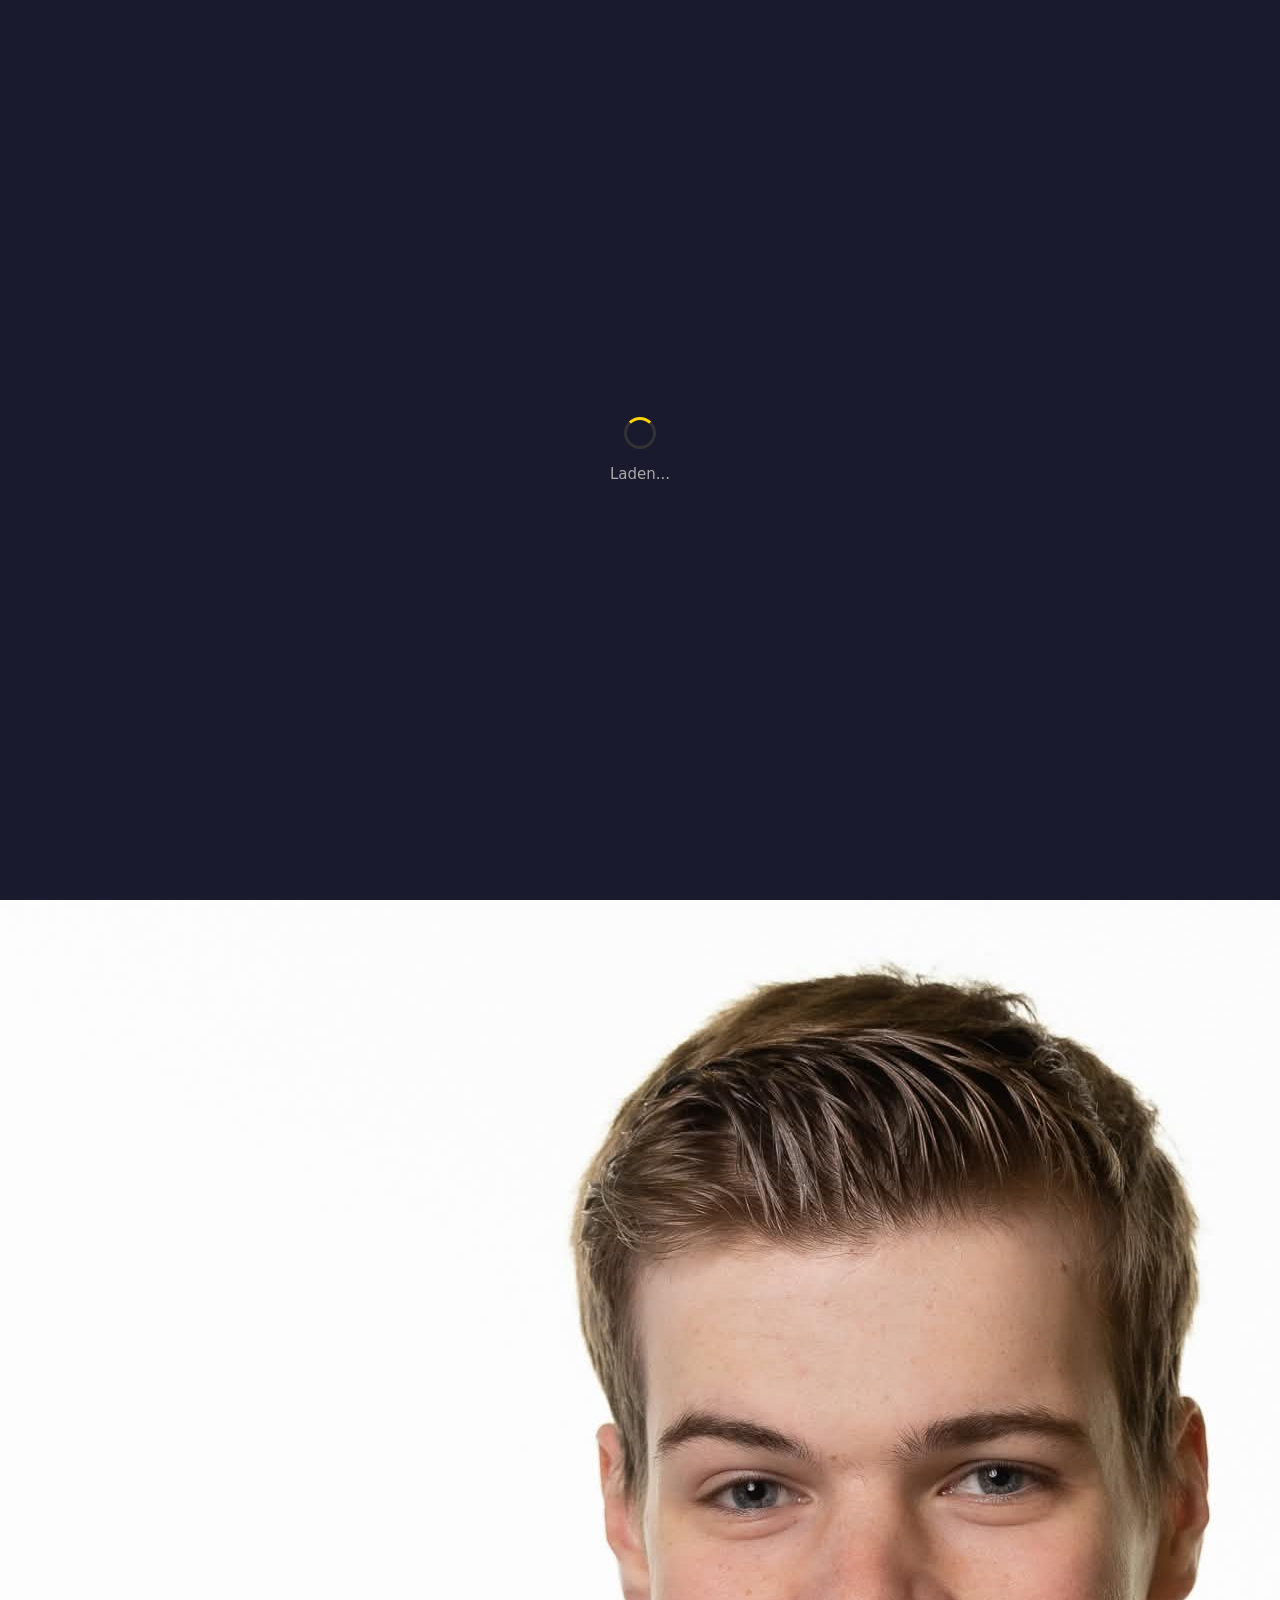
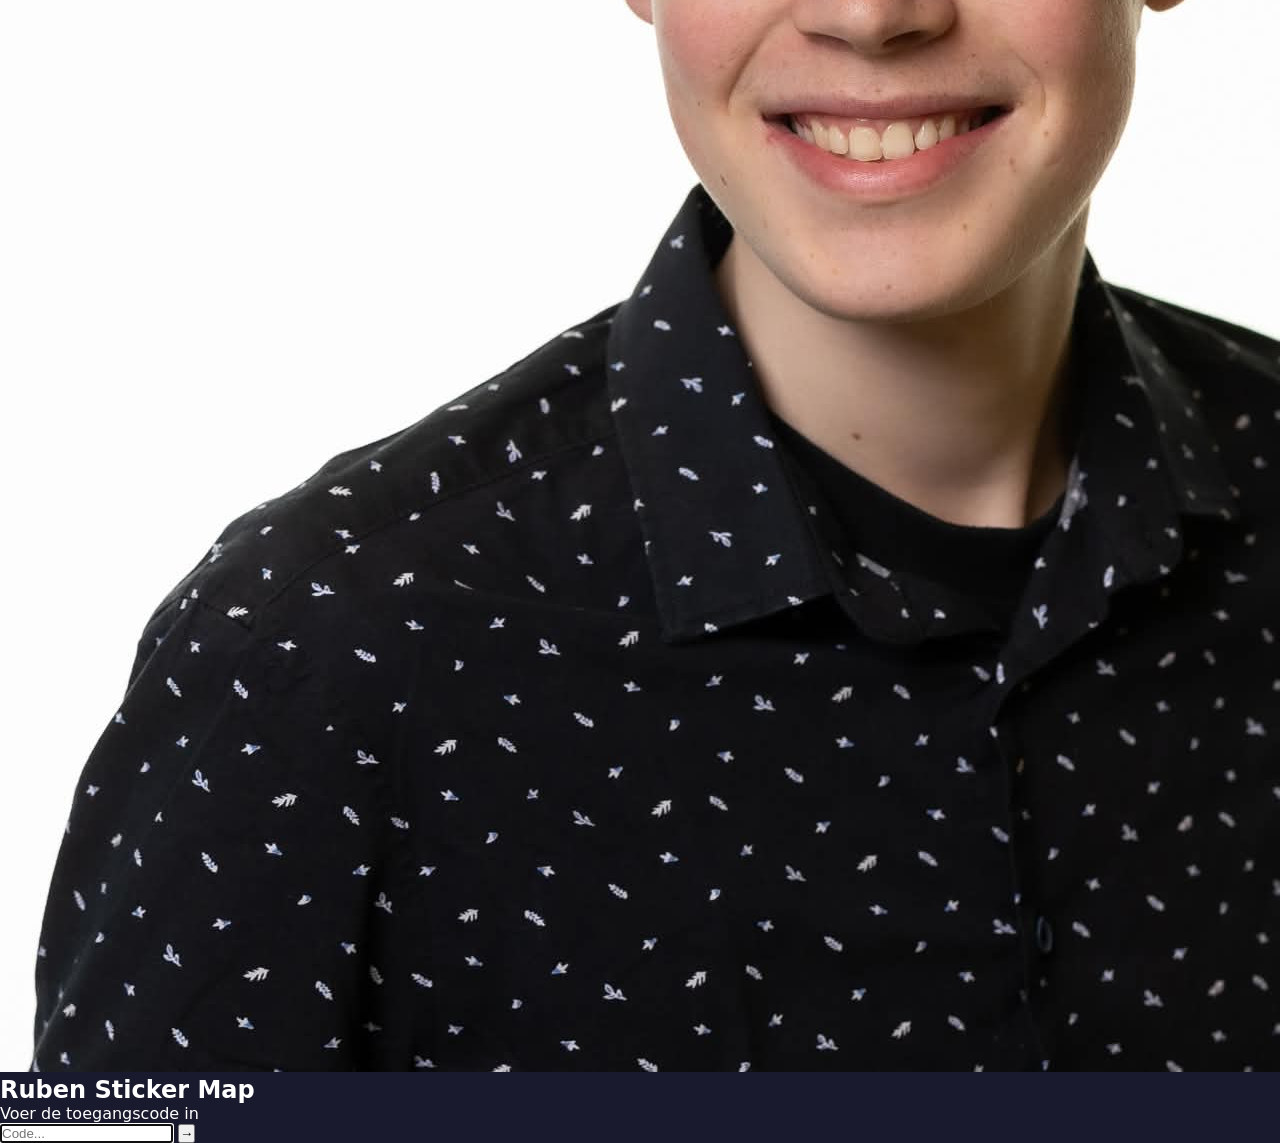
==== log.html @ 383bb960 "Create log.html" ====
<!DOCTYPE html>
<html lang="nl">
<head>
<meta charset="UTF-8">
<meta name="viewport" content="width=device-width, initial-scale=1.0">
<meta name="theme-color" content="#1a1a2e">
<title>Ruben Sticker Log</title>
<link rel="icon" type="image/jpeg" href="image/rub.jpg">
<style>
  * { box-sizing: border-box; margin: 0; padding: 0; }
  body { background: #1a1a2e; color: #fff; font-family: 'DM Sans', system-ui, sans-serif; min-height: 100vh; }
  #loading { display: flex; flex-direction: column; align-items: center; justify-content: center; min-height: 100vh; gap: 16px; color: #aaa; font-size: 15px; }
  .spinner { width: 32px; height: 32px; border: 3px solid #333; border-top-color: #FFD600; border-radius: 50%; animation: spin 0.8s linear infinite; }
  @keyframes spin { to { transform: rotate(360deg); } }

  header { display: flex; align-items: center; gap: 12px; padding: 20px 20px 0; }
  header img { width: 36px; height: 36px; border-radius: 50%; object-fit: cover; border: 2px solid #FFD600; }
  header h1 { font-size: 18px; font-weight: 700; color: #FFD600; }
  header span { font-size: 13px; color: #888; margin-left: auto; }

  #content { padding: 20px; max-width: 680px; margin: 0 auto; }

  .section-label { font-size: 11px; font-weight: 700; letter-spacing: 0.08em; color: #FFD600; text-transform: uppercase; margin: 0 0 12px; }

  /* Top pin */
  #top-pin { background: #252545; border-radius: 16px; overflow: hidden; margin-bottom: 32px; border: 1.5px solid #FFD600; }
  #top-pin .top-img { width: 100%; aspect-ratio: 4/3; object-fit: cover; display: block; background: #1a1a2e; }
  #top-pin .top-body { padding: 16px; }
  #top-pin .top-name { font-size: 20px; font-weight: 700; color: #FFD600; margin-bottom: 4px; }
  #top-pin .top-date { font-size: 12px; color: #888; margin-bottom: 8px; }
  #top-pin .top-comment { font-size: 14px; color: #ccc; font-style: italic; }
  #top-pin .top-coords { font-size: 11px; color: #666; margin-top: 8px; }

  /* List */
  #pin-list { display: flex; flex-direction: column; gap: 12px; }
  .pin-item { display: flex; gap: 14px; background: #252545; border-radius: 12px; overflow: hidden; align-items: stretch; }
  .pin-item img { width: 90px; min-height: 90px; object-fit: cover; display: block; flex-shrink: 0; background: #1a1a2e; }
  .pin-item .item-body { padding: 12px; display: flex; flex-direction: column; justify-content: center; gap: 3px; flex: 1; min-width: 0; }
  .pin-item .item-name { font-size: 15px; font-weight: 600; color: #FFD600; white-space: nowrap; overflow: hidden; text-overflow: ellipsis; }
  .pin-item .item-date { font-size: 12px; color: #888; }
  .pin-item .item-comment { font-size: 13px; color: #bbb; font-style: italic; white-space: nowrap; overflow: hidden; text-overflow: ellipsis; }
  .pin-item .item-coords { font-size: 11px; color: #555; margin-top: 4px; }

  #empty { text-align: center; color: #666; padding: 60px 0; font-size: 15px; }
</style>
</head>
<body>

<div id="loading">
  <div class="spinner"></div>
  <span>Laden...</span>
</div>

<div id="main" style="display:none">
  <header>
    <img src="image/rub.jpg" alt="Ruben">
    <h1>Sticker Log</h1>
    <span id="total-count"></span>
  </header>
  <div id="content">
    <div class="section-label">Laatste sticker</div>
    <div id="top-pin"></div>
    <div class="section-label">Alle stickers</div>
    <div id="pin-list"></div>
    <div id="empty" style="display:none">Nog geen stickers geplaatst.</div>
  </div>
</div>

<script src="js/gate.js"></script>
<script>
const RUBEN = 'image/rub.jpg';
const FIREBASE_VERSION = '10.11.1';

const formatDate = value => {
  const d = new Date(value);
  return d.toLocaleDateString('nl-NL', { weekday: 'short', year: 'numeric', month: 'short', day: 'numeric' })
    + ' · ' + d.toLocaleTimeString('nl-NL', { hour: '2-digit', minute: '2-digit' });
};

function loadScript(src) {
  return new Promise((res, rej) => {
    const s = document.createElement('script');
    s.src = src; s.onload = res; s.onerror = rej;
    document.head.appendChild(s);
  });
}

async function init() {
  if (window.firebaseConfigReady) await window.firebaseConfigReady;
  if (typeof firebaseConfig === 'undefined' || !firebaseConfig.apiKey) {
    document.querySelector('#loading span').textContent = 'Geen toegang.';
    return;
  }

  const base = `https://www.gstatic.com/firebasejs/${FIREBASE_VERSION}`;
  await loadScript(`${base}/firebase-app-compat.js`);
  await loadScript(`${base}/firebase-auth-compat.js`);
  await loadScript(`${base}/firebase-firestore-compat.js`);

  if (!firebase.apps.length) firebase.initializeApp(firebaseConfig);
  await firebase.auth().signInAnonymously();
  const db = firebase.firestore();

  db.collection('pins').onSnapshot(snap => {
    const pins = [];
    snap.forEach(d => pins.push(d.data()));
    pins.sort((a, b) => new Date(b.date) - new Date(a.date));
    render(pins);
  });
}

function render(pins) {
  document.getElementById('loading').style.display = 'none';
  document.getElementById('main').style.display = 'block';
  document.getElementById('total-count').textContent = pins.length + ' stickers';

  const topEl = document.getElementById('top-pin');
  const listEl = document.getElementById('pin-list');
  const emptyEl = document.getElementById('empty');
  topEl.innerHTML = '';
  listEl.innerHTML = '';

  if (!pins.length) { emptyEl.style.display = 'block'; return; }
  emptyEl.style.display = 'none';

  // Top pin
  const top = pins[0];
  const topPhoto = top.photoUrl || RUBEN;
  topEl.innerHTML = `
    <img class="top-img" src="${topPhoto}" onerror="this.src='${RUBEN}'" alt="">
    <div class="top-body">
      <div class="top-name">${top.name || 'Onbekend'}</div>
      <div class="top-date">📅 ${formatDate(top.date)}</div>
      ${top.comment ? `<div class="top-comment">"${top.comment}"</div>` : ''}
      <div class="top-coords">📍 ${Number(top.lat).toFixed(5)}, ${Number(top.lng).toFixed(5)}</div>
    </div>
  `;

  // List (skip first)
  pins.slice(1).forEach(pin => {
    const photo = pin.photoUrl || RUBEN;
    const item = document.createElement('div');
    item.className = 'pin-item';
    item.innerHTML = `
      <img src="${photo}" onerror="this.src='${RUBEN}'" alt="">
      <div class="item-body">
        <div class="item-name">${pin.name || 'Onbekend'}</div>
        <div class="item-date">📅 ${formatDate(pin.date)}</div>
        ${pin.comment ? `<div class="item-comment">"${pin.comment}"</div>` : ''}
        <div class="item-coords">📍 ${Number(pin.lat).toFixed(5)}, ${Number(pin.lng).toFixed(5)}</div>
      </div>
    `;
    listEl.appendChild(item);
  });
}

init();
</script>
</body>
</html>
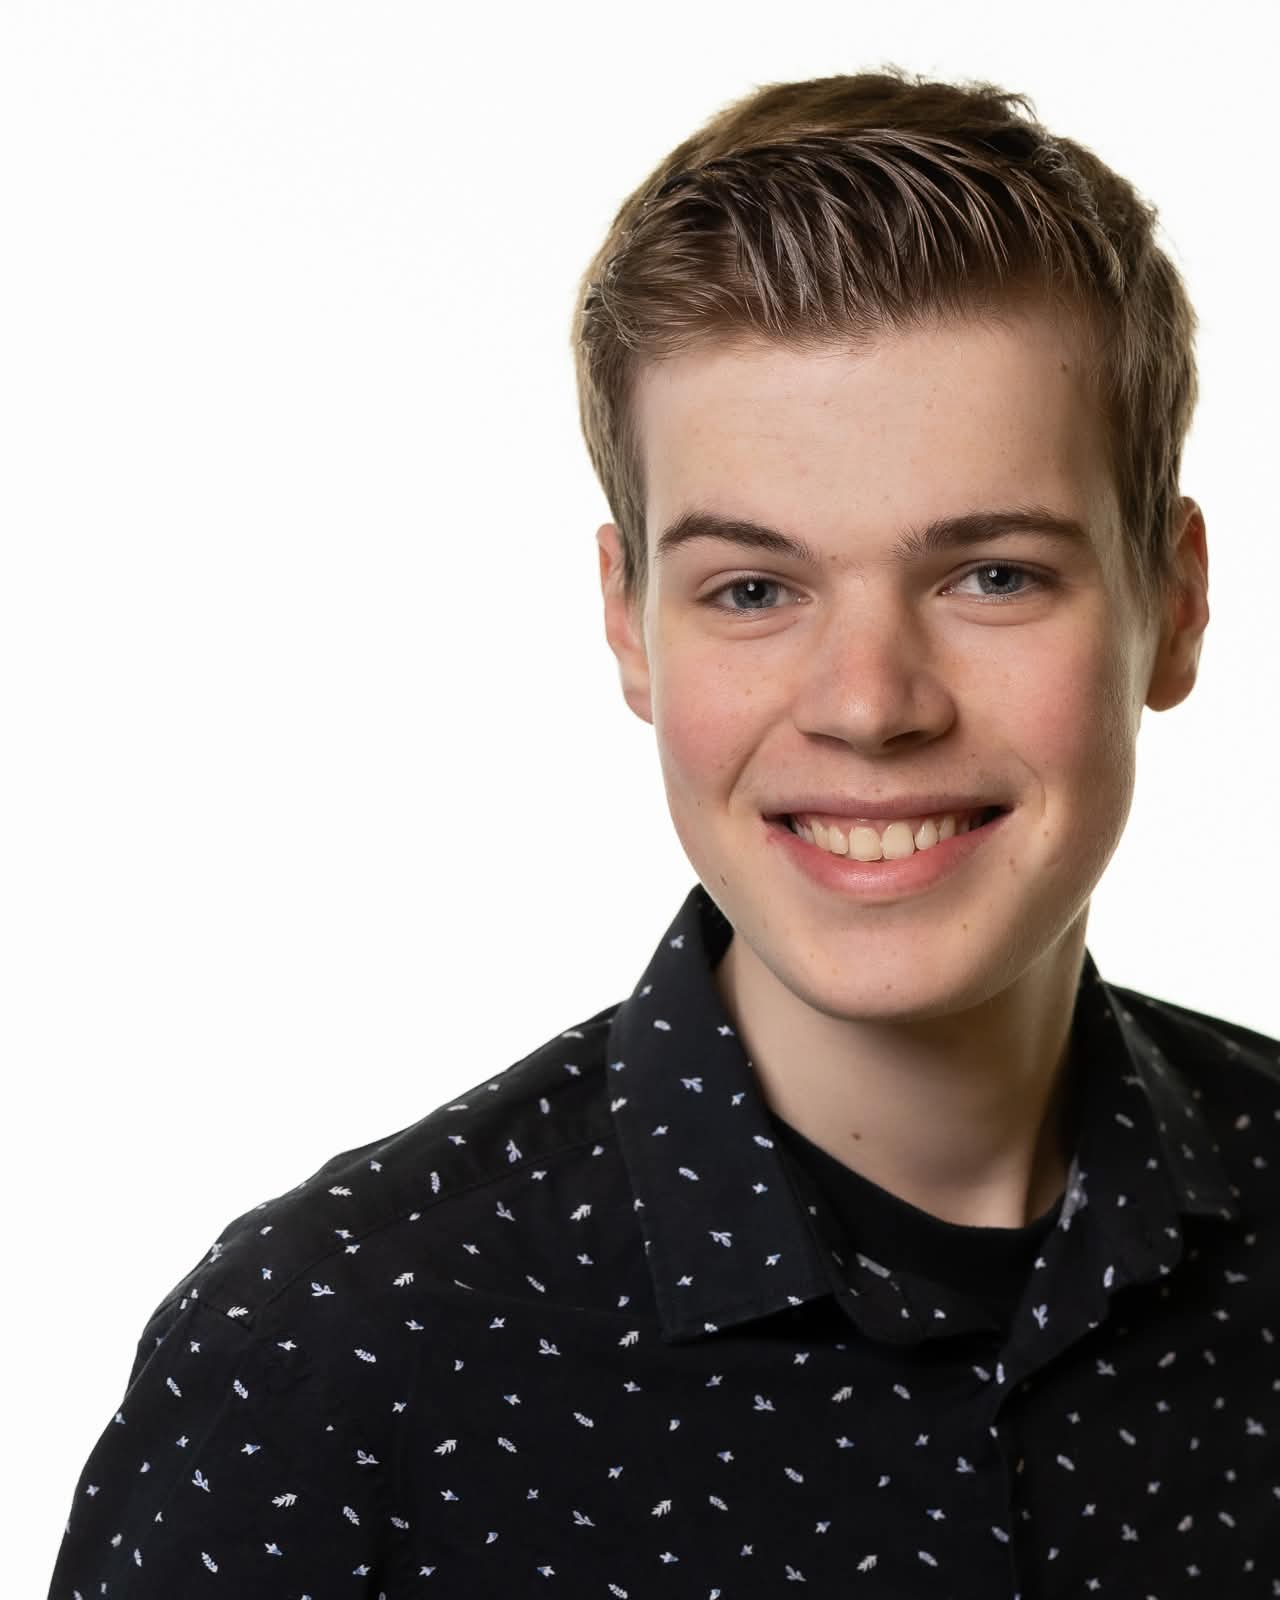
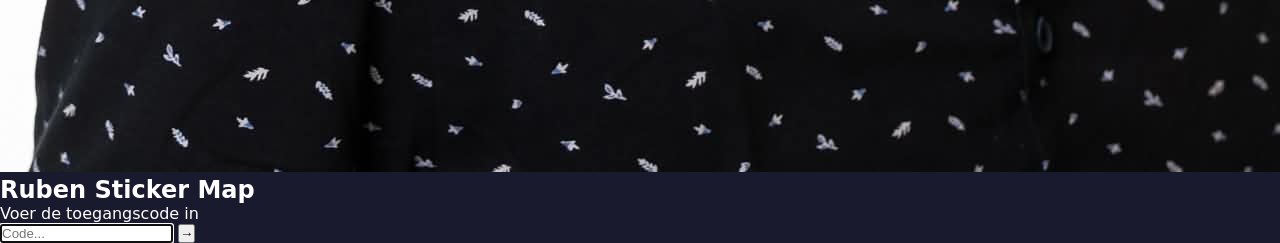
==== commit 5c508bfc: "Update log.html" ====
--- a/log.html
+++ b/log.html
@@ -7,153 +7,86 @@
 <title>Ruben Sticker Log</title>
 <link rel="icon" type="image/jpeg" href="image/rub.jpg">
 <style>
-  * { box-sizing: border-box; margin: 0; padding: 0; }
-  body { background: #1a1a2e; color: #fff; font-family: 'DM Sans', system-ui, sans-serif; min-height: 100vh; }
-  #loading { display: flex; flex-direction: column; align-items: center; justify-content: center; min-height: 100vh; gap: 16px; color: #aaa; font-size: 15px; }
-  .spinner { width: 32px; height: 32px; border: 3px solid #333; border-top-color: #FFD600; border-radius: 50%; animation: spin 0.8s linear infinite; }
-  @keyframes spin { to { transform: rotate(360deg); } }
-
-  header { display: flex; align-items: center; gap: 12px; padding: 20px 20px 0; }
-  header img { width: 36px; height: 36px; border-radius: 50%; object-fit: cover; border: 2px solid #FFD600; }
-  header h1 { font-size: 18px; font-weight: 700; color: #FFD600; }
-  header span { font-size: 13px; color: #888; margin-left: auto; }
-
-  #content { padding: 20px; max-width: 680px; margin: 0 auto; }
-
-  .section-label { font-size: 11px; font-weight: 700; letter-spacing: 0.08em; color: #FFD600; text-transform: uppercase; margin: 0 0 12px; }
-
-  /* Top pin */
-  #top-pin { background: #252545; border-radius: 16px; overflow: hidden; margin-bottom: 32px; border: 1.5px solid #FFD600; }
-  #top-pin .top-img { width: 100%; aspect-ratio: 4/3; object-fit: cover; display: block; background: #1a1a2e; }
-  #top-pin .top-body { padding: 16px; }
-  #top-pin .top-name { font-size: 20px; font-weight: 700; color: #FFD600; margin-bottom: 4px; }
-  #top-pin .top-date { font-size: 12px; color: #888; margin-bottom: 8px; }
-  #top-pin .top-comment { font-size: 14px; color: #ccc; font-style: italic; }
-  #top-pin .top-coords { font-size: 11px; color: #666; margin-top: 8px; }
-
-  /* List */
-  #pin-list { display: flex; flex-direction: column; gap: 12px; }
-  .pin-item { display: flex; gap: 14px; background: #252545; border-radius: 12px; overflow: hidden; align-items: stretch; }
-  .pin-item img { width: 90px; min-height: 90px; object-fit: cover; display: block; flex-shrink: 0; background: #1a1a2e; }
-  .pin-item .item-body { padding: 12px; display: flex; flex-direction: column; justify-content: center; gap: 3px; flex: 1; min-width: 0; }
-  .pin-item .item-name { font-size: 15px; font-weight: 600; color: #FFD600; white-space: nowrap; overflow: hidden; text-overflow: ellipsis; }
-  .pin-item .item-date { font-size: 12px; color: #888; }
-  .pin-item .item-comment { font-size: 13px; color: #bbb; font-style: italic; white-space: nowrap; overflow: hidden; text-overflow: ellipsis; }
-  .pin-item .item-coords { font-size: 11px; color: #555; margin-top: 4px; }
-
-  #empty { text-align: center; color: #666; padding: 60px 0; font-size: 15px; }
+  *{box-sizing:border-box;margin:0;padding:0}
+  body{background:#1a1a2e;color:#fff;font-family:'DM Sans',system-ui,sans-serif;min-height:100vh}
+  #loading{display:none;flex-direction:column;align-items:center;justify-content:center;min-height:100vh;gap:16px;color:#aaa}
+  .spinner{width:32px;height:32px;border:3px solid #333;border-top-color:#FFD600;border-radius:50%;animation:spin 0.8s linear infinite}
+  @keyframes spin{to{transform:rotate(360deg)}}
+  header{display:flex;align-items:center;gap:12px;padding:20px}
+  header img{width:36px;height:36px;border-radius:50%;object-fit:cover;border:2px solid #FFD600}
+  header h1{font-size:18px;font-weight:700;color:#FFD600}
+  header span{font-size:13px;color:#888;margin-left:auto}
+  #content{padding:0 20px 20px;max-width:680px;margin:0 auto}
+  .label{font-size:11px;font-weight:700;letter-spacing:.08em;color:#FFD600;text-transform:uppercase;margin:0 0 12px}
+  .card{background:#252545;border-radius:12px;overflow:hidden;display:flex;margin-bottom:24px;border:1.5px solid #FFD600}
+  .card img{width:120px;min-height:100px;object-fit:cover;flex-shrink:0;background:#1a1a2e}
+  .card.top{flex-direction:column}
+  .card.top img{width:100%;aspect-ratio:4/3;min-height:unset}
+  .body{padding:12px;display:flex;flex-direction:column;gap:4px;min-width:0}
+  .name{font-size:16px;font-weight:700;color:#FFD600;overflow:hidden;text-overflow:ellipsis;white-space:nowrap}
+  .card.top .name{font-size:20px}
+  .date{font-size:12px;color:#888}
+  .comment{font-size:13px;color:#bbb;font-style:italic;overflow:hidden;text-overflow:ellipsis;white-space:nowrap}
+  .coords{font-size:11px;color:#555;margin-top:2px}
+  #list{display:flex;flex-direction:column;gap:10px}
+  #list .card{margin:0;border-color:#333}
+  #empty{text-align:center;color:#666;padding:60px 0}
 </style>
 </head>
 <body>
-
-<div id="loading">
-  <div class="spinner"></div>
-  <span>Laden...</span>
-</div>
-
+<div id="loading"><div class="spinner"></div><span>Laden...</span></div>
 <div id="main" style="display:none">
   <header>
-    <img src="image/rub.jpg" alt="Ruben">
+    <img src="image/rub.jpg" alt="">
     <h1>Sticker Log</h1>
-    <span id="total-count"></span>
+    <span id="count"></span>
   </header>
   <div id="content">
-    <div class="section-label">Laatste sticker</div>
-    <div id="top-pin"></div>
-    <div class="section-label">Alle stickers</div>
-    <div id="pin-list"></div>
-    <div id="empty" style="display:none">Nog geen stickers geplaatst.</div>
+    <div class="label">Laatste sticker</div>
+    <div id="top"></div>
+    <div class="label">Alle stickers</div>
+    <div id="list"></div>
+    <div id="empty" style="display:none">Nog geen stickers.</div>
   </div>
 </div>
-
 <script src="js/gate.js"></script>
 <script>
 const RUBEN = 'image/rub.jpg';
-const FIREBASE_VERSION = '10.11.1';
-
-const formatDate = value => {
-  const d = new Date(value);
-  return d.toLocaleDateString('nl-NL', { weekday: 'short', year: 'numeric', month: 'short', day: 'numeric' })
-    + ' · ' + d.toLocaleTimeString('nl-NL', { hour: '2-digit', minute: '2-digit' });
-};
-
-function loadScript(src) {
-  return new Promise((res, rej) => {
-    const s = document.createElement('script');
-    s.src = src; s.onload = res; s.onerror = rej;
-    document.head.appendChild(s);
-  });
-}
+const FBV = '10.11.1';
+const fmt = v => new Date(v).toLocaleDateString('nl-NL',{weekday:'short',year:'numeric',month:'short',day:'numeric'}) + ' · ' + new Date(v).toLocaleTimeString('nl-NL',{hour:'2-digit',minute:'2-digit'});
+const loadScript = src => new Promise((res,rej) => { const s=document.createElement('script');s.src=src;s.onload=res;s.onerror=rej;document.head.appendChild(s); });
+const card = (pin, top) => `
+  <div class="card${top?' top':''}">
+    <img src="${pin.photoUrl||RUBEN}" onerror="this.src='${RUBEN}'" alt="">
+    <div class="body">
+      <div class="name">${pin.name||'Onbekend'}</div>
+      <div class="date">📅 ${fmt(pin.date)}</div>
+      ${pin.comment?`<div class="comment">"${pin.comment}"</div>`:''}
+      <div class="coords">📍 ${Number(pin.lat).toFixed(5)}, ${Number(pin.lng).toFixed(5)}</div>
+    </div>
+  </div>`;
 
 async function init() {
   if (window.firebaseConfigReady) await window.firebaseConfigReady;
-  if (typeof firebaseConfig === 'undefined' || !firebaseConfig.apiKey) {
-    document.querySelector('#loading span').textContent = 'Geen toegang.';
-    return;
-  }
-
-  const base = `https://www.gstatic.com/firebasejs/${FIREBASE_VERSION}`;
+  if (typeof firebaseConfig==='undefined'||!firebaseConfig.apiKey) return;
+  document.getElementById('loading').style.display='flex';
+  const base=`https://www.gstatic.com/firebasejs/${FBV}`;
   await loadScript(`${base}/firebase-app-compat.js`);
   await loadScript(`${base}/firebase-auth-compat.js`);
   await loadScript(`${base}/firebase-firestore-compat.js`);
-
   if (!firebase.apps.length) firebase.initializeApp(firebaseConfig);
   await firebase.auth().signInAnonymously();
-  const db = firebase.firestore();
-
-  db.collection('pins').onSnapshot(snap => {
-    const pins = [];
-    snap.forEach(d => pins.push(d.data()));
-    pins.sort((a, b) => new Date(b.date) - new Date(a.date));
-    render(pins);
+  firebase.firestore().collection('pins').onSnapshot(snap => {
+    const pins=[]; snap.forEach(d=>pins.push(d.data()));
+    pins.sort((a,b)=>new Date(b.date)-new Date(a.date));
+    document.getElementById('loading').style.display='none';
+    document.getElementById('main').style.display='block';
+    document.getElementById('count').textContent=pins.length+' stickers';
+    document.getElementById('top').innerHTML=pins.length?card(pins[0],true):'';
+    document.getElementById('list').innerHTML=pins.slice(1).map(p=>card(p,false)).join('');
+    document.getElementById('empty').style.display=pins.length?'none':'block';
   });
 }
-
-function render(pins) {
-  document.getElementById('loading').style.display = 'none';
-  document.getElementById('main').style.display = 'block';
-  document.getElementById('total-count').textContent = pins.length + ' stickers';
-
-  const topEl = document.getElementById('top-pin');
-  const listEl = document.getElementById('pin-list');
-  const emptyEl = document.getElementById('empty');
-  topEl.innerHTML = '';
-  listEl.innerHTML = '';
-
-  if (!pins.length) { emptyEl.style.display = 'block'; return; }
-  emptyEl.style.display = 'none';
-
-  // Top pin
-  const top = pins[0];
-  const topPhoto = top.photoUrl || RUBEN;
-  topEl.innerHTML = `
-    <img class="top-img" src="${topPhoto}" onerror="this.src='${RUBEN}'" alt="">
-    <div class="top-body">
-      <div class="top-name">${top.name || 'Onbekend'}</div>
-      <div class="top-date">📅 ${formatDate(top.date)}</div>
-      ${top.comment ? `<div class="top-comment">"${top.comment}"</div>` : ''}
-      <div class="top-coords">📍 ${Number(top.lat).toFixed(5)}, ${Number(top.lng).toFixed(5)}</div>
-    </div>
-  `;
-
-  // List (skip first)
-  pins.slice(1).forEach(pin => {
-    const photo = pin.photoUrl || RUBEN;
-    const item = document.createElement('div');
-    item.className = 'pin-item';
-    item.innerHTML = `
-      <img src="${photo}" onerror="this.src='${RUBEN}'" alt="">
-      <div class="item-body">
-        <div class="item-name">${pin.name || 'Onbekend'}</div>
-        <div class="item-date">📅 ${formatDate(pin.date)}</div>
-        ${pin.comment ? `<div class="item-comment">"${pin.comment}"</div>` : ''}
-        <div class="item-coords">📍 ${Number(pin.lat).toFixed(5)}, ${Number(pin.lng).toFixed(5)}</div>
-      </div>
-    `;
-    listEl.appendChild(item);
-  });
-}
-
 init();
 </script>
 </body>
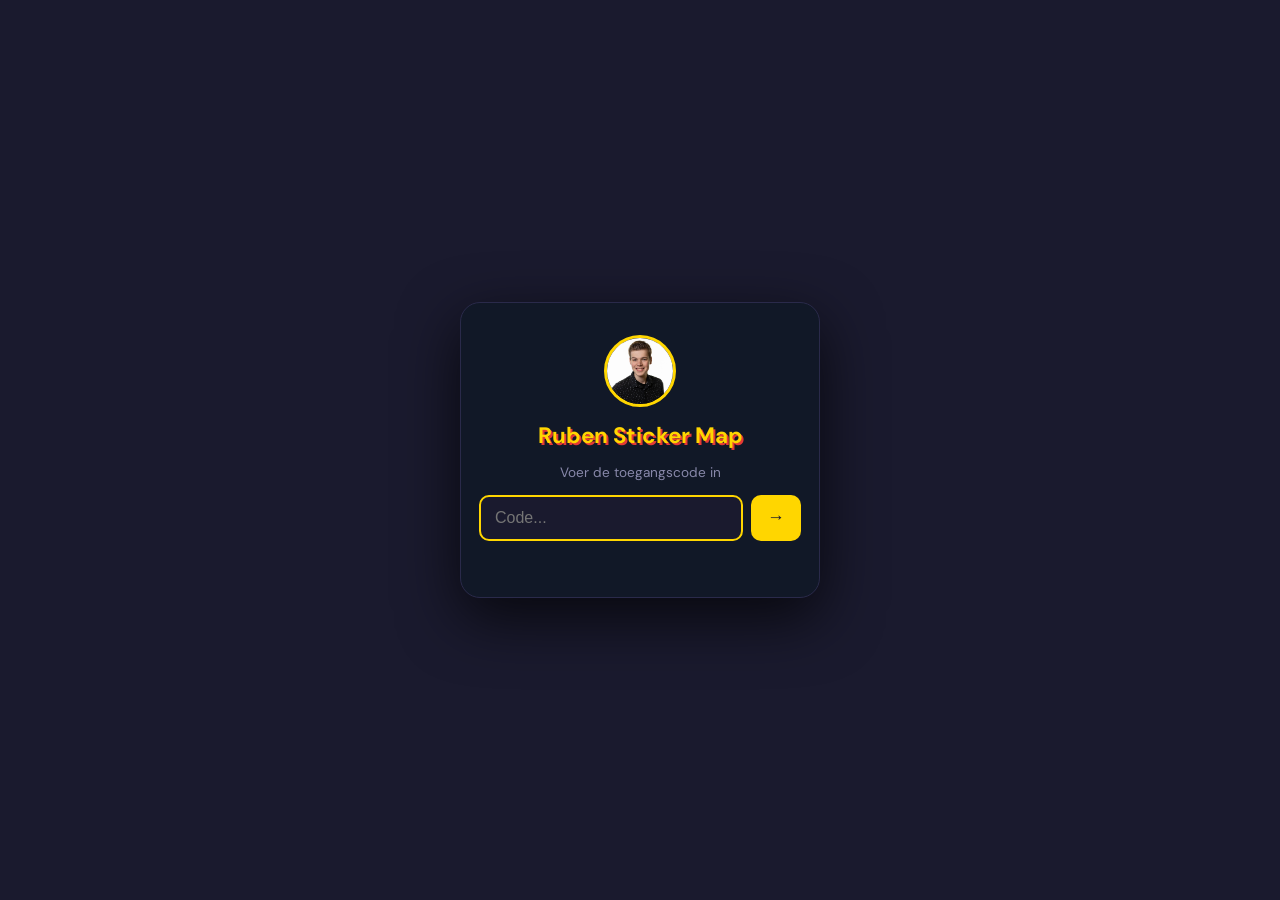
==== commit c6121a9d: "Update log.html" ====
--- a/log.html
+++ b/log.html
@@ -67,8 +67,11 @@
   </div>`;
 
 async function init() {
+  const hasCookie = document.cookie.split(';').some(c => c.trim().startsWith('rsm_access='));
+  if (!hasCookie) { window.location.href = '/'; return; }
+
   if (window.firebaseConfigReady) await window.firebaseConfigReady;
-  if (typeof firebaseConfig==='undefined'||!firebaseConfig.apiKey) return;
+  if (typeof firebaseConfig==='undefined'||!firebaseConfig.apiKey) { window.location.href='/'; return; }
   document.getElementById('loading').style.display='flex';
   const base=`https://www.gstatic.com/firebasejs/${FBV}`;
   await loadScript(`${base}/firebase-app-compat.js`);
